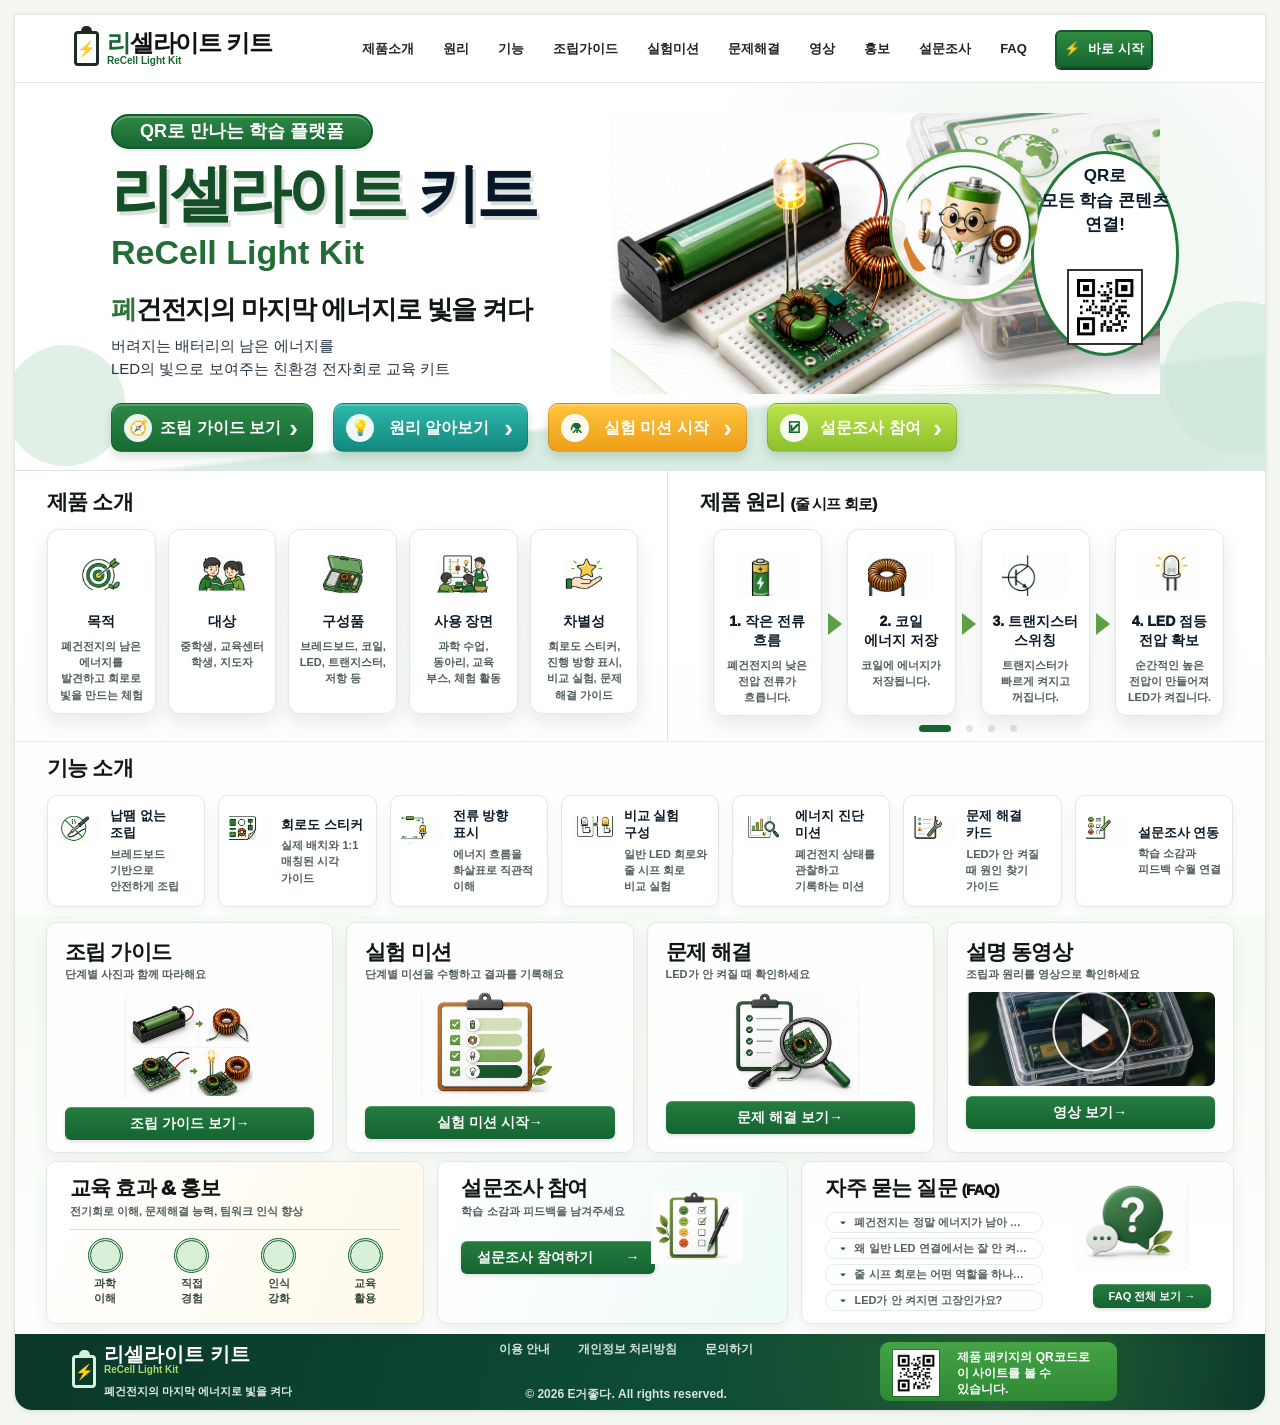
==== index.html @ c2a6d6c2 "Initial ReCell Light Kit website" ====
<!doctype html>
<html lang="ko">
  <head>
    <meta charset="utf-8">
    <meta name="viewport" content="width=device-width, initial-scale=1">
    <meta name="description" content="ReCell Light Kit QR 학습 플랫폼">
    <title>리셀라이트 키트 | ReCell Light Kit</title>
    <link rel="stylesheet" href="styles.css?v=product-icon-fix-1">
  </head>
  <body>
    <div class="page-shell">
      <header class="site-header">
        <a class="brand" href="index.html#top" aria-label="리셀라이트 키트 첫 화면">
          <span class="brand-battery" aria-hidden="true">
            <span class="bolt">⚡</span>
          </span>
          <span class="brand-copy">
            <strong>리셀라이트 키트</strong>
            <small>ReCell Light Kit</small>
          </span>
        </a>
        <nav class="nav-links" aria-label="주요 메뉴">
          <a href="product.html">제품소개</a>
          <a href="principle.html">원리</a>
          <a href="product.html#features-detail">기능</a>
          <a href="guide.html">조립가이드</a>
          <a href="missions.html">실험미션</a>
          <a href="trouble.html">문제해결</a>
          <a href="video.html">영상</a>
          <a href="product.html#promo-detail">홍보</a>
          <a href="survey.html">설문조사</a>
          <a href="faq.html">FAQ</a>
        </nav>
        <a class="start-button" href="guide.html"><span>⚡</span> 바로 시작</a>
      </header>

      <main id="top">
        <section class="hero">
          <div class="hero-copy">
            <p class="hero-badge">QR로 만나는 학습 플랫폼</p>
            <h1>리셀라이트 <span>키트</span></h1>
            <p class="english-title">ReCell Light Kit</p>
            <h2>폐건전지의 마지막 에너지로 빛을 켜다</h2>
            <p class="hero-desc">버려지는 배터리의 남은 에너지를<br>LED의 빛으로 보여주는 친환경 전자회로 교육 키트</p>
            <div class="hero-actions" aria-label="빠른 이동">
              <a class="cta green" href="guide.html"><span class="round-icon">🧭</span> 조립 가이드 보기 <b>›</b></a>
              <a class="cta teal" href="principle.html"><span class="round-icon">💡</span> 원리 알아보기 <b>›</b></a>
              <a class="cta yellow" href="missions.html"><span class="round-icon">⚗</span> 실험 미션 시작 <b>›</b></a>
              <a class="cta lime" href="survey.html"><span class="round-icon">☑</span> 설문조사 참여 <b>›</b></a>
            </div>
          </div>

          <div class="hero-visual" aria-label="배터리, LED, 코일, 투명 키트 박스, QR 안내 이미지">
            <div class="breadboard">
              <div class="battery-holder"><span></span></div>
              <div class="led-glow"></div>
              <div class="circuit-board"></div>
              <div class="small-coil"></div>
              <div class="big-coil"></div>
            </div>
            <div class="kit-box">
              <div class="box-label">
                <span class="dial"></span>
                <span class="mini-lines"></span>
              </div>
            </div>
            <div class="character-badge">
              <div class="battery-doctor">
                <span class="face">◎</span>
              </div>
            </div>
            <aside class="qr-card">
              <strong>QR로<br>모든 학습 콘텐츠<br>연결!</strong>
              <span class="fake-qr" aria-hidden="true"></span>
            </aside>
            <div class="leaf leaf-left"></div>
            <div class="leaf leaf-right"></div>
          </div>
        </section>

        <section class="split-section">
          <div class="panel product-panel" id="product">
            <h2>제품 소개</h2>
            <div class="intro-cards">
              <article class="mini-card"><span class="line-icon target"></span><h3>목적</h3><p>폐건전지의 남은 에너지를 발견하고 회로로 빛을 만드는 체험</p></article>
              <article class="mini-card"><span class="line-icon people"></span><h3>대상</h3><p>중학생, 교육센터 학생, 지도자</p></article>
              <article class="mini-card"><span class="line-icon box"></span><h3>구성품</h3><p>브레드보드, 코일, LED, 트랜지스터, 저항 등</p></article>
              <article class="mini-card"><span class="line-icon school"></span><h3>사용 장면</h3><p>과학 수업, 동아리, 교육 부스, 체험 활동</p></article>
              <article class="mini-card"><span class="line-icon star"></span><h3>차별성</h3><p>회로도 스티커, 진행 방향 표시, 비교 실험, 문제 해결 가이드</p></article>
            </div>
          </div>

          <div class="panel principle-panel" id="principle">
            <h2>제품 원리 <small>(줄 시프 회로)</small></h2>
            <div class="principle-flow">
              <article class="step-card"><span class="step-icon battery"></span><h3>1. 작은 전류 흐름</h3><p>폐건전지의 낮은 전압 전류가 흐릅니다.</p></article>
              <article class="step-card"><span class="step-icon coil"></span><h3>2. 코일 에너지 저장</h3><p>코일에 에너지가 저장됩니다.</p></article>
              <article class="step-card"><span class="step-icon switch"></span><h3>3. 트랜지스터 스위칭</h3><p>트랜지스터가 빠르게 켜지고 꺼집니다.</p></article>
              <article class="step-card"><span class="step-icon led"></span><h3>4. LED 점등 전압 확보</h3><p>순간적인 높은 전압이 만들어져 LED가 켜집니다.</p></article>
            </div>
            <div class="slider-dots" aria-hidden="true"><span></span><i></i><i></i><i></i></div>
          </div>
        </section>

        <section class="features-panel" id="features">
          <h2>기능 소개</h2>
          <div class="feature-row">
            <article><span class="feature-icon">🔋</span><h3>납땜 없는 조립</h3><p>브레드보드 기반으로 안전하게 조립</p></article>
            <article><span class="feature-icon">📝</span><h3>회로도 스티커</h3><p>실제 배치와 1:1 매칭된 시각 가이드</p></article>
            <article><span class="feature-icon">♻</span><h3>전류 방향 표시</h3><p>에너지 흐름을 화살표로 직관적 이해</p></article>
            <article><span class="feature-icon">💡</span><h3>비교 실험 구성</h3><p>일반 LED 회로와 줄 시프 회로 비교 실험</p></article>
            <article><span class="feature-icon">📊</span><h3>에너지 진단 미션</h3><p>폐건전지 상태를 관찰하고 기록하는 미션</p></article>
            <article><span class="feature-icon">📋</span><h3>문제 해결 카드</h3><p>LED가 안 켜질 때 원인 찾기 가이드</p></article>
            <article><span class="feature-icon">☑</span><h3>설문조사 연동</h3><p>학습 소감과 피드백 수월 연결</p></article>
          </div>
        </section>

        <section class="major-grid">
          <article class="major-card" id="guide">
            <h2>조립 가이드</h2>
            <p>단계별 사진과 함께 따라해요</p>
            <div class="assembly-strip">
              <span class="part battery-part"></span><b>1. 준비물 확인</b>
              <span class="part coil-part"></span><b>2. 코일 감기</b>
              <span class="part board-part"></span><b>3. 회로 연결</b>
              <span class="part holder-part"></span><b>4. LED 점등 확인</b>
            </div>
            <a class="wide-button" href="guide.html">조립 가이드 보기 <span>→</span></a>
          </article>

          <article class="major-card mission-card" id="missions">
            <h2>실험 미션</h2>
            <p>단계별 미션을 수행하고 결과를 기록해요</p>
            <div class="mission-body">
              <span class="clipboard"></span>
              <ul>
                <li><b>미션 1</b><span>일반 LED 회로 실험</span></li>
                <li><b>미션 2</b><span>줄 시프 회로 실험</span></li>
                <li><b>미션 3</b><span>새/폐건전지 비교</span></li>
                <li><b>미션 4</b><span>코일 변화 실험</span></li>
              </ul>
            </div>
            <a class="wide-button" href="missions.html">실험 미션 시작 <span>→</span></a>
          </article>

          <article class="major-card trouble-card" id="trouble">
            <h2>문제 해결</h2>
            <p>LED가 안 켜질 때 확인하세요</p>
            <div class="trouble-body">
              <ul>
                <li>LED 극성 확인</li>
                <li>트랜지스터 방향 확인</li>
                <li>코일 방향/연결 확인</li>
                <li>배터리 전압 확인</li>
                <li>브레드보드 접촉 확인</li>
                <li>저항 위치 확인</li>
              </ul>
              <span class="magnifier"></span>
            </div>
            <a class="wide-button" href="trouble.html">문제 해결 보기 <span>→</span></a>
          </article>

          <article class="major-card video-card" id="video">
            <h2>설명 동영상</h2>
            <p>조립과 원리를 영상으로 확인하세요</p>
            <div class="video-thumb">
              <div class="kit-preview"></div>
              <span class="play">▶</span>
            </div>
            <a class="wide-button" href="video.html">영상 보기 <span>→</span></a>
          </article>
        </section>

        <section class="bottom-grid">
          <article class="bottom-card promo-card" id="promo">
            <h2>교육 효과 &amp; 홍보</h2>
            <p>전기회로 이해, 문제해결 능력, 팀워크 인식 향상</p>
            <div class="effect-row">
              <span>과학<br>이해</span>
              <span>직접<br>경험</span>
              <span>인식<br>강화</span>
              <span>교육<br>활용</span>
            </div>
          </article>
          <article class="bottom-card survey-card" id="survey">
            <h2>설문조사 참여</h2>
            <p>학습 소감과 피드백을 남겨주세요</p>
            <a class="survey-button" href="survey.html">설문조사 참여하기 <span>→</span></a>
            <span class="survey-clip"></span>
          </article>
          <article class="bottom-card faq-card" id="faq">
            <h2>자주 묻는 질문 <small>(FAQ)</small></h2>
            <ul>
              <li>폐건전지는 정말 에너지가 남아 있나요?</li>
              <li>왜 일반 LED 연결에서는 잘 안 켜지나요?</li>
              <li>줄 시프 회로는 어떤 역할을 하나요?</li>
              <li>LED가 안 켜지면 고장인가요?</li>
            </ul>
            <span class="question-bubble">?</span>
            <a class="faq-more" href="faq.html">FAQ 전체 보기 →</a>
          </article>
        </section>
      </main>

      <footer class="site-footer">
        <div class="footer-brand">
          <span class="brand-battery small" aria-hidden="true"><span class="bolt">⚡</span></span>
          <div><strong>리셀라이트 키트</strong><small>ReCell Light Kit</small><p>폐건전지의 마지막 에너지로 빛을 켜다</p></div>
        </div>
        <div class="footer-links"><a href="guide.html">이용 안내</a><a href="survey.html">개인정보 처리방침</a><a href="faq.html">문의하기</a><span>© 2026 E거좋다. All rights reserved.</span></div>
        <div class="footer-qr"><span class="fake-qr dark"></span><strong>제품 패키지의 QR코드로<br>이 사이트를 볼 수 있습니다.</strong></div>
      </footer>
    </div>
  </body>
</html>
---- styles.css ----
:root {
  --deep: #0b3424;
  --green: #176632;
  --green-2: #237a3e;
  --lime: #a6cf35;
  --teal: #15968c;
  --yellow: #f6ad1c;
  --ink: #0d1b28;
  --muted: #53615b;
  --line: #dfe9df;
  --soft: #f5fbf5;
  --white: #fff;
  --shadow: 0 9px 20px rgba(21, 58, 35, 0.1);
  --radius: 12px;
}

* {
  box-sizing: border-box;
}

html {
  scroll-behavior: smooth;
}

body {
  margin: 0;
  color: var(--ink);
  background: #f4f6f1;
  font-family: -apple-system, BlinkMacSystemFont, "Apple SD Gothic Neo", "Noto Sans KR", "Segoe UI", sans-serif;
  line-height: 1.35;
  word-break: keep-all;
}

a {
  color: inherit;
  text-decoration: none;
}

.page-shell {
  width: min(calc(100% - 28px), 1492px);
  min-height: 100vh;
  margin: 14px auto;
  overflow: hidden;
  border: 1px solid #dfe6df;
  border-radius: 0 0 18px 18px;
  background:
    radial-gradient(circle at 4% 28%, rgba(184, 221, 199, 0.42) 0 60px, transparent 61px),
    radial-gradient(circle at 98% 26%, rgba(184, 221, 199, 0.5) 0 76px, transparent 77px),
    linear-gradient(180deg, #fff 0%, #fff 31%, #f7fbf5 68%, #fff 100%);
  box-shadow: 0 1px 5px rgba(0, 0, 0, 0.08);
}

.site-header {
  display: grid;
  grid-template-columns: 260px 1fr 132px;
  align-items: center;
  height: 68px;
  padding: 0 78px 0 59px;
  border-bottom: 1px solid #e4e9e2;
  background: rgba(255, 255, 255, 0.94);
}

.brand,
.footer-brand {
  display: flex;
  align-items: center;
  gap: 8px;
}

.brand-battery {
  position: relative;
  display: grid;
  place-items: center;
  width: 25px;
  height: 35px;
  border: 3px solid #1d2b24;
  border-radius: 4px;
  background: #fff;
}

.brand-battery::before {
  content: "";
  position: absolute;
  top: -8px;
  width: 11px;
  height: 7px;
  border-radius: 5px 5px 0 0;
  background: #1d2b24;
}

.bolt {
  color: #78b640;
  font-size: 15px;
  line-height: 1;
}

.brand-copy strong {
  display: block;
  color: #111;
  font-size: 24px;
  font-weight: 900;
  letter-spacing: -1.2px;
  line-height: 1;
}

.brand-copy strong::first-letter {
  color: var(--green);
}

.brand-copy small,
.footer-brand small {
  display: block;
  color: var(--green);
  font-size: 10px;
  font-weight: 800;
  line-height: 1.2;
}

.nav-links {
  display: flex;
  align-items: center;
  justify-content: center;
  gap: 29px;
  color: #222;
  font-size: 13px;
  font-weight: 800;
  white-space: nowrap;
}

.start-button {
  display: inline-flex;
  align-items: center;
  justify-content: center;
  gap: 8px;
  width: 98px;
  height: 38px;
  border: 2px solid #11572a;
  border-radius: 6px;
  color: #fff;
  background: linear-gradient(180deg, #2f8b3f, #166632);
  box-shadow: 0 2px 0 #0f4324;
  font-size: 13px;
  font-weight: 900;
}

.hero {
  position: relative;
  display: grid;
  grid-template-columns: 500px 1fr;
  min-height: 385px;
  padding: 30px 78px 18px 96px;
  border-bottom: 1px solid #dce7dc;
  background:
    linear-gradient(174deg, transparent 0 77%, rgba(206, 231, 219, 0.78) 78% 100%),
    radial-gradient(circle at 82% 50%, rgba(223, 237, 223, 0.65), transparent 380px);
}

.hero-copy {
  position: relative;
  z-index: 2;
  padding-top: 1px;
}

.hero-badge {
  display: inline-flex;
  align-items: center;
  height: 35px;
  margin: 0 0 13px;
  padding: 0 27px;
  border: 2px solid #0f5b2c;
  border-radius: 20px;
  color: #fff;
  background: linear-gradient(180deg, #2e8744, #176732);
  box-shadow: inset 0 2px rgba(255, 255, 255, 0.25), 0 2px 4px rgba(0, 0, 0, 0.1);
  font-size: 18px;
  font-weight: 900;
}

.hero h1 {
  margin: 0;
  color: #144f28;
  font-size: 63px;
  font-weight: 1000;
  letter-spacing: -4.4px;
  line-height: 1;
  text-shadow: 3px 4px 0 rgba(22, 67, 38, 0.16);
}

.hero h1 span {
  color: #081727;
}

.english-title {
  margin: 5px 0 16px;
  color: #216d35;
  font-size: 34px;
  font-weight: 900;
  letter-spacing: 0;
}

.hero h2 {
  margin: 0 0 7px;
  font-size: 26px;
  font-weight: 950;
  letter-spacing: -1.2px;
}

.hero h2::first-letter {
  color: #2d7339;
}

.hero-desc {
  margin: 0 0 23px;
  color: #263543;
  font-size: 15px;
  line-height: 1.55;
}

.hero-actions {
  display: grid;
  grid-template-columns: 202px 195px 199px 190px;
  gap: 20px;
}

.cta {
  display: flex;
  align-items: center;
  justify-content: space-between;
  height: 49px;
  padding: 0 14px 0 12px;
  border: 1px solid rgba(0, 0, 0, 0.14);
  border-radius: 10px;
  color: #fff;
  box-shadow: inset 0 2px rgba(255, 255, 255, 0.2), 0 5px 10px rgba(30, 85, 44, 0.18);
  font-size: 16px;
  font-weight: 900;
}

.cta.green { background: linear-gradient(180deg, #2b8946, #176a35); }
.cta.teal { background: linear-gradient(180deg, #2eb9aa, #12887f); }
.cta.yellow { background: linear-gradient(180deg, #ffc440, #ee9e18); }
.cta.lime { background: linear-gradient(180deg, #bce34b, #8cc02c); }

.round-icon {
  display: grid;
  place-items: center;
  width: 28px;
  height: 28px;
  border-radius: 50%;
  background: rgba(255, 255, 255, 0.92);
  color: var(--green);
  font-size: 15px;
}

.cta b {
  font-size: 26px;
  line-height: 1;
}

.hero-visual {
  position: relative;
  min-height: 338px;
  background: url("assets/generated/hero-product-main.png") left -56px top -18px / 105% auto no-repeat;
}

.hero-visual > * {
  display: none;
}

.hero-visual::before {
  content: "";
  position: absolute;
  z-index: 1;
  pointer-events: none;
  background-position: center;
  background-repeat: no-repeat;
  background-size: contain;
}

.hero-visual::before {
  right: 148px;
  top: 38px;
  width: 136px;
  height: 136px;
  z-index: 3;
  background-image: url("assets/generated/hero-mascot-clean.png");
}

.breadboard {
  position: absolute;
  left: 58px;
  top: 55px;
  width: 360px;
  height: 184px;
  transform: rotate(-2deg);
  border-radius: 8px;
  background:
    radial-gradient(circle, #cdd5c8 0 1px, transparent 2px) 9px 16px / 17px 15px,
    #f5f4ee;
  box-shadow: 0 18px 24px rgba(0, 0, 0, 0.18);
}

.battery-holder {
  position: absolute;
  left: 20px;
  top: -18px;
  width: 265px;
  height: 54px;
  transform: rotate(-8deg);
  border-radius: 11px;
  background: linear-gradient(#1a1c1c, #0e1010);
  box-shadow: inset 0 -5px rgba(255, 255, 255, 0.08), 0 8px 10px rgba(0, 0, 0, 0.18);
}

.battery-holder span {
  position: absolute;
  left: 65px;
  top: 7px;
  width: 118px;
  height: 39px;
  border-radius: 22px;
  background: linear-gradient(90deg, #284d30, #81bb69 26%, #3f9c54 72%, #20382a);
  box-shadow: inset 0 3px rgba(255, 255, 255, 0.25);
}

.battery-holder::before,
.battery-holder::after {
  content: "";
  position: absolute;
  top: 14px;
  width: 22px;
  height: 26px;
  border-radius: 4px;
  background: #cf9b32;
}

.battery-holder::before { left: 18px; }
.battery-holder::after { right: 17px; }

.led-glow {
  position: absolute;
  left: 158px;
  top: 10px;
  width: 42px;
  height: 78px;
  border-radius: 22px 22px 8px 8px;
  background:
    radial-gradient(circle at 50% 20%, #fff 0 9px, #fff19c 10px 17px, #f59d22 18px 21px, transparent 22px),
    linear-gradient(90deg, transparent 18px, #333 19px 22px, transparent 23px);
  filter: drop-shadow(0 0 13px rgba(255, 184, 44, 0.9));
}

.circuit-board {
  position: absolute;
  left: 142px;
  top: 82px;
  width: 126px;
  height: 82px;
  transform: rotate(-6deg);
  border-radius: 5px;
  background:
    linear-gradient(90deg, transparent 0 17px, rgba(255,255,255,.4) 18px 20px, transparent 21px 100%),
    linear-gradient(#1c8c52, #0e6b3b);
  box-shadow: inset 0 0 0 3px #07522e, 0 8px 8px rgba(0,0,0,.18);
}

.small-coil {
  position: absolute;
  left: 130px;
  top: 98px;
  width: 66px;
  height: 66px;
  border: 12px solid #8a5a24;
  border-radius: 50%;
  background: radial-gradient(circle, #215b36 0 18px, transparent 19px);
  box-shadow: inset 0 0 0 3px #c88931;
}

.big-coil {
  position: absolute;
  right: 22px;
  top: 61px;
  width: 127px;
  height: 127px;
  border-radius: 50%;
  background:
    repeating-conic-gradient(#87400c 0 7deg, #e48724 8deg 13deg, #552607 14deg 18deg);
  box-shadow: 0 9px 12px rgba(0, 0, 0, 0.22);
}

.big-coil::after {
  content: "";
  position: absolute;
  inset: 31px;
  border-radius: 50%;
  background: #f7f5ec;
  box-shadow: inset 0 0 0 9px #b96b1d;
}

.kit-box {
  position: absolute;
  right: 93px;
  top: 1px;
  width: 362px;
  height: 244px;
  transform: rotate(-4deg);
  border: 9px solid rgba(177, 185, 175, 0.5);
  border-radius: 21px;
  background: rgba(226, 225, 212, 0.48);
  box-shadow: inset 0 0 0 4px rgba(255,255,255,.55), 0 18px 18px rgba(0,0,0,.18);
}

.kit-box::before {
  content: "";
  position: absolute;
  inset: 25px;
  border-radius: 8px;
  background:
    linear-gradient(#333a34 0 56px, #f5f0d9 57px 100%);
  opacity: .82;
}

.box-label {
  position: absolute;
  left: 66px;
  top: 38px;
  width: 218px;
  height: 138px;
  border-radius: 6px;
  background:
    linear-gradient(#343c37 0 48px, #f5efd9 49px 100%);
  box-shadow: inset 0 0 0 2px #fff4c7;
}

.dial {
  position: absolute;
  left: 62px;
  top: 8px;
  width: 42px;
  height: 42px;
  border: 2px solid #d4bd76;
  border-radius: 50%;
}

.mini-lines {
  position: absolute;
  left: 30px;
  top: 64px;
  width: 150px;
  height: 47px;
  background: repeating-linear-gradient(#313131 0 2px, transparent 3px 11px);
  opacity: .45;
}

.character-badge {
  position: absolute;
  right: 145px;
  top: 36px;
  display: grid;
  place-items: center;
  width: 153px;
  height: 153px;
  border: 3px solid #6aaf53;
  border-radius: 50%;
  background: rgba(255, 255, 255, 0.9);
  box-shadow: 0 5px 10px rgba(0,0,0,.13);
}

.battery-doctor {
  position: relative;
  width: 70px;
  height: 96px;
  border-radius: 13px;
  background: linear-gradient(#f8f6dd, #fff);
  border: 4px solid #5d8f3a;
}

.battery-doctor::before,
.battery-doctor::after {
  content: "";
  position: absolute;
  border-radius: 50%;
  background: #d6802d;
}

.battery-doctor::before {
  right: -42px;
  top: 26px;
  width: 35px;
  height: 35px;
  box-shadow: inset 0 0 0 8px #733d1f;
}

.battery-doctor::after {
  left: -28px;
  top: 52px;
  width: 18px;
  height: 38px;
  border-radius: 9px;
  transform: rotate(-20deg);
}

.face {
  position: absolute;
  top: 25px;
  left: 15px;
  color: #121212;
  font-size: 34px;
}

.qr-card {
  position: absolute;
  right: 0;
  top: 24px;
  display: grid;
  place-items: center;
  gap: 13px;
  width: 152px;
  height: 204px;
  border: 3px solid #1f7a3b;
  border-radius: 50%;
  background: #fff;
  text-align: center;
  font-size: 17px;
  line-height: 1.45;
}

.hero-visual .qr-card {
  display: grid;
  right: 8px;
  top: 38px;
  width: 148px;
  height: 205px;
  z-index: 2;
}

.fake-qr {
  display: block;
  width: 72px;
  height: 72px;
  border: 5px solid #fff;
  background: url("assets/generated/qr-clean.png") center / cover no-repeat;
  box-shadow: 0 0 0 2px #333;
}

.leaf {
  position: absolute;
  width: 120px;
  height: 170px;
  opacity: .58;
}

.leaf-right {
  right: -58px;
  bottom: -4px;
  background:
    radial-gradient(ellipse at 30% 60%, #416f25 0 18px, transparent 19px),
    radial-gradient(ellipse at 70% 48%, #5e8b3b 0 23px, transparent 24px),
    radial-gradient(ellipse at 45% 28%, #91b66a 0 18px, transparent 19px);
}

.leaf-left {
  left: -100px;
  bottom: -9px;
  background:
    radial-gradient(ellipse at 70% 55%, #7ea669 0 23px, transparent 24px),
    radial-gradient(ellipse at 40% 28%, #b3d3bf 0 25px, transparent 26px);
}

.split-section {
  display: grid;
  grid-template-columns: 52.2% 47.8%;
  min-height: 240px;
  border-bottom: 1px solid #ecf0eb;
}

.panel,
.features-panel,
.major-card,
.bottom-card {
  background: rgba(255, 255, 255, 0.82);
}

.panel {
  padding: 17px 28px 9px 32px;
}

.product-panel {
  border-right: 1px solid #dce4dc;
}

h2 {
  margin: 0;
  color: #101615;
  font-size: 21px;
  font-weight: 950;
  letter-spacing: -0.8px;
}

h2 small {
  font-size: 15px;
}

.intro-cards {
  display: grid;
  grid-template-columns: repeat(5, 1fr);
  gap: 12px;
  margin-top: 12px;
}

.mini-card,
.step-card {
  min-height: 156px;
  padding: 15px 9px 10px;
  border: 1px solid var(--line);
  border-radius: var(--radius);
  background: rgba(255,255,255,.86);
  box-shadow: var(--shadow);
  text-align: center;
}

.mini-card h3,
.step-card h3,
.feature-row h3 {
  margin: 8px 0 7px;
  font-size: 14px;
  font-weight: 950;
}

.mini-card p,
.step-card p,
.feature-row p,
.major-card p,
.bottom-card p {
  margin: 0;
  color: #4e5d5c;
  font-size: 11px;
  font-weight: 650;
  line-height: 1.48;
}

.line-icon,
.step-icon {
  display: block;
  margin: 0 auto;
  width: 66px;
  height: 59px;
  color: transparent;
  background-position: center;
  background-repeat: no-repeat;
  background-size: contain;
}

.line-icon::before,
.line-icon::after,
.step-icon::before,
.step-icon::after {
  display: none;
}

.target { background-image: url("assets/generated/icons/product-purpose-safe.png?v=2"); }
.people { background-image: url("assets/generated/icons/product-audience-safe.png?v=2"); }
.box { background-image: url("assets/generated/icons/product-components-safe.png?v=2"); }
.school { background-image: url("assets/generated/icons/product-scene-safe.png?v=2"); }
.star { background-image: url("assets/generated/icons/product-difference-safe.png?v=2"); }

.principle-flow {
  display: grid;
  grid-template-columns: repeat(4, 1fr);
  gap: 25px;
  margin-top: 12px;
  padding: 0 13px;
}

.step-card {
  position: relative;
  min-height: 166px;
}

.step-card:not(:last-child)::after {
  content: "";
  position: absolute;
  right: -21px;
  top: 50%;
  margin-top: -10px;
  border-left: 14px solid #5da046;
  border-top: 11px solid transparent;
  border-bottom: 11px solid transparent;
}

.step-icon.battery { background-image: url("assets/generated/icons/principle-battery.png"); }
.step-icon.coil { background-image: url("assets/generated/icons/principle-coil.png"); }
.step-icon.switch { background-image: url("assets/generated/icons/principle-transistor.png"); }
.step-icon.led { background-image: url("assets/generated/icons/principle-led.png"); }

.slider-dots {
  display: flex;
  justify-content: center;
  align-items: center;
  gap: 15px;
  margin-top: 9px;
}

.slider-dots span {
  width: 32px;
  height: 7px;
  border-radius: 5px;
  background: var(--green);
}

.slider-dots i {
  width: 7px;
  height: 7px;
  border-radius: 50%;
  background: #e1e4df;
}

.features-panel {
  padding: 12px 32px 9px;
}

.feature-row {
  display: grid;
  grid-template-columns: repeat(7, 1fr);
  gap: 13px;
  margin-top: 12px;
}

.feature-row article {
  display: grid;
  grid-template-columns: 52px 1fr;
  grid-template-rows: auto auto;
  min-height: 74px;
  padding: 11px 10px;
  border: 1px solid var(--line);
  border-radius: 10px;
  background: #fff;
  box-shadow: 0 5px 13px rgba(26, 60, 37, .06);
}

.feature-icon {
  grid-row: span 2;
  display: grid;
  place-items: center;
  width: 42px;
  height: 46px;
  overflow: hidden;
  color: transparent;
  font-size: 0;
  background-position: center;
  background-repeat: no-repeat;
  background-size: contain;
}

.feature-row article:nth-child(1) .feature-icon { background-image: url("assets/generated/icons/feature-assembly.png"); }
.feature-row article:nth-child(2) .feature-icon { background-image: url("assets/generated/icons/feature-sticker.png"); }
.feature-row article:nth-child(3) .feature-icon { background-image: url("assets/generated/icons/feature-current.png"); }
.feature-row article:nth-child(4) .feature-icon { background-image: url("assets/generated/icons/feature-compare.png"); }
.feature-row article:nth-child(5) .feature-icon { background-image: url("assets/generated/icons/feature-energy.png"); }
.feature-row article:nth-child(6) .feature-icon { background-image: url("assets/generated/icons/feature-trouble.png"); }
.feature-row article:nth-child(7) .feature-icon { background-image: url("assets/generated/icons/feature-survey.png"); }

.feature-row h3 {
  align-self: end;
  margin: 0 0 4px;
  font-size: 13px;
}

.major-grid {
  display: grid;
  grid-template-columns: repeat(4, 1fr);
  gap: 13px;
  padding: 6px 31px 8px;
}

.major-card {
  min-height: 222px;
  padding: 15px 18px 12px;
  border: 1px solid var(--line);
  border-radius: 10px;
  box-shadow: 0 7px 16px rgba(26, 60, 37, .07);
}

.assembly-strip {
  display: block;
  height: 103px;
  margin: 13px 0 9px;
  background: url("assets/generated/assembly-steps.png") center / contain no-repeat;
}

.assembly-strip > * {
  display: none;
}

.part {
  display: block;
  height: 62px;
  border: 1px solid #e4e8e0;
  border-radius: 8px;
  background: #fbfcfa;
  box-shadow: inset 0 0 0 1px #fff;
}

.assembly-strip b {
  display: block;
  margin-top: -1px;
  font-size: 10px;
  text-align: center;
  white-space: nowrap;
}

.battery-part { background: linear-gradient(150deg, transparent 40%, #222 41% 65%, transparent 66%), linear-gradient(45deg, #293 0 45%, #111 46%); transform: rotate(-18deg); }
.coil-part { background: radial-gradient(circle, transparent 0 18px, #9d5411 19px 26px, transparent 27px); }
.board-part { background: linear-gradient(160deg, #0e6e3c 0 58%, transparent 59%), radial-gradient(circle at 60% 45%, #9d5411 0 26px, transparent 27px), #fff; transform: rotate(-14deg); }
.holder-part { background: linear-gradient(165deg, #161818 0 35%, #67a35d 36% 62%, #161818 63%); transform: rotate(-12deg); }

.wide-button,
.survey-button,
.faq-more {
  display: flex;
  align-items: center;
  justify-content: center;
  height: 33px;
  border-radius: 6px;
  color: #fff;
  background: linear-gradient(180deg, #267c3f, #146432);
  box-shadow: inset 0 1px rgba(255,255,255,.22), 0 2px 4px rgba(0,0,0,.13);
  font-size: 14px;
  font-weight: 900;
}

.mission-body {
  display: block;
  height: 109px;
  margin: 7px 0 8px;
  background: url("assets/generated/mission-card.png") center / contain no-repeat;
}

.mission-body > * {
  display: none;
}

.clipboard,
.survey-clip {
  display: block;
  width: 74px;
  height: 102px;
  border: 4px solid #a75d19;
  border-radius: 7px;
  background: linear-gradient(#fff, #faf6e5);
  box-shadow: inset 0 0 0 2px #f5c786;
  position: relative;
}

.clipboard::before,
.survey-clip::before {
  content: "";
  position: absolute;
  top: -10px;
  left: 25px;
  width: 31px;
  height: 16px;
  border-radius: 8px 8px 0 0;
  background: #60626a;
}

.clipboard::after,
.survey-clip::after {
  content: "✓\A✓\A✓";
  white-space: pre;
  position: absolute;
  left: 18px;
  top: 25px;
  color: #93be34;
  font-size: 25px;
  line-height: 27px;
  font-weight: 900;
}

.mission-body ul {
  display: grid;
  gap: 8px;
  margin: 0;
  padding: 0;
  list-style: none;
}

.mission-body li {
  display: grid;
  grid-template-columns: 64px 1fr;
  align-items: center;
  height: 25px;
  border-radius: 15px;
  background: #f5f7f2;
  color: #5d6661;
  font-size: 11px;
  font-weight: 800;
}

.mission-body b {
  display: grid;
  place-items: center;
  height: 25px;
  border-radius: 15px;
  background: #dcebd3;
  color: #1d5530;
}

.trouble-body {
  display: block;
  height: 108px;
  margin: 5px 0 6px;
  background: url("assets/generated/trouble-card.png") center / contain no-repeat;
}

.trouble-body > * {
  display: none;
}

.trouble-body ul {
  margin: 0;
  padding: 0;
  list-style: none;
}

.trouble-body li {
  position: relative;
  margin: 0 0 5px;
  padding-left: 19px;
  color: #273b34;
  font-size: 12px;
  font-weight: 800;
}

.trouble-body li::before {
  content: "✓";
  position: absolute;
  left: 0;
  color: #1f773a;
  font-weight: 950;
}

.magnifier {
  display: block;
  width: 91px;
  height: 91px;
  border: 8px solid #59412d;
  border-radius: 50%;
  background: radial-gradient(circle at 48% 45%, #eaf5ee 0 42%, transparent 43%), linear-gradient(135deg, transparent 60%, #a95d21 61%);
  box-shadow: inset 0 0 0 3px #d8d8d8;
}

.video-thumb {
  position: relative;
  height: 94px;
  margin: 10px 0 10px;
  overflow: hidden;
  border-radius: 7px;
  background: url("assets/generated/video-thumb.png") center / cover no-repeat;
}

.kit-preview {
  display: none;
}

.play {
  display: none;
}

.bottom-grid {
  display: grid;
  grid-template-columns: 1.05fr .96fr 1.2fr;
  gap: 13px;
  padding: 0 31px 10px;
}

.bottom-card {
  position: relative;
  min-height: 105px;
  padding: 12px 23px;
  border: 1px solid var(--line);
  border-radius: 10px;
  box-shadow: 0 7px 16px rgba(26, 60, 37, .07);
}

.promo-card {
  background: linear-gradient(110deg, #fff 0%, #fff9e9 100%);
}

.effect-row {
  display: grid;
  grid-template-columns: repeat(4, 1fr);
  gap: 16px;
  margin-top: 10px;
  padding-top: 8px;
  border-top: 1px solid #eadbb6;
}

.effect-row span {
  position: relative;
  display: grid;
  place-items: center;
  min-height: 39px;
  color: #35443c;
  font-size: 11px;
  font-weight: 900;
  text-align: center;
}

.effect-row span::before {
  content: "";
  display: block;
  width: 29px;
  height: 29px;
  margin-bottom: 3px;
  border: 3px double var(--green);
  border-radius: 50%;
  background: #d8efda;
}

.survey-card {
  padding-right: 132px;
  background: linear-gradient(110deg, #fff 0%, #eefbf8 100%);
}

.survey-button {
  width: 194px;
  margin-top: 22px;
  justify-content: space-around;
}

.survey-clip {
  position: absolute;
  right: 44px;
  top: 16px;
  width: 92px;
  height: 98px;
  border: 0;
  border-radius: 0;
  background: url("assets/generated/survey-clipboard.png") center / contain no-repeat;
  box-shadow: none;
  transform: none;
}

.survey-clip::before,
.survey-clip::after {
  display: none;
}

.faq-card {
  padding-right: 190px;
}

.faq-card ul {
  display: grid;
  gap: 5px;
  margin: 9px 0 0;
  padding: 0;
  list-style: none;
}

.faq-card li {
  min-height: 20px;
  padding: 3px 14px;
  border: 1px solid #e4ece4;
  border-radius: 12px;
  color: #53615b;
  background: #fff;
  font-size: 11px;
  font-weight: 800;
  line-height: 1.2;
  overflow: hidden;
  text-overflow: ellipsis;
  white-space: nowrap;
}

.faq-card li::before {
  content: "▾";
  margin-right: 8px;
  color: var(--green);
}

.question-bubble {
  position: absolute;
  right: 45px;
  top: 13px;
  display: block;
  width: 112px;
  height: 100px;
  overflow: hidden;
  color: transparent;
  background: url("assets/generated/faq-bubble.png") center / contain no-repeat;
  font-size: 0;
}

.faq-more {
  position: absolute;
  right: 22px;
  bottom: 15px;
  width: 118px;
  height: 24px;
  font-size: 11px;
}

.site-footer {
  display: grid;
  grid-template-columns: 300px 1fr 328px;
  align-items: center;
  min-height: 74px;
  padding: 7px 57px 8px;
  color: rgba(255,255,255,.9);
  background:
    radial-gradient(circle at 79% 50%, rgba(45, 104, 54, .78), transparent 310px),
    linear-gradient(105deg, #0a3729, #0d4d36 54%, #073329);
}

.footer-brand .brand-battery {
  width: 24px;
  height: 33px;
  border-color: #d6f1dc;
  background: transparent;
}

.footer-brand .brand-battery::before {
  background: #d6f1dc;
}

.footer-brand strong {
  display: block;
  color: #fff;
  font-size: 20px;
  font-weight: 950;
  line-height: 1;
}

.footer-brand small {
  color: #aad96f;
}

.footer-brand p {
  margin: 8px 0 0;
  font-size: 11px;
  font-weight: 800;
}

.footer-links {
  display: grid;
  grid-template-columns: repeat(3, auto);
  justify-content: center;
  gap: 28px;
  color: rgba(255,255,255,.84);
  font-size: 12px;
  font-weight: 800;
}

.footer-links span {
  grid-column: 1 / -1;
  text-align: center;
}

.footer-qr {
  display: grid;
  grid-template-columns: 52px 1fr;
  align-items: center;
  gap: 12px;
  width: 237px;
  height: 59px;
  padding: 7px 13px;
  border-radius: 9px;
  background: linear-gradient(180deg, #45a345, #2d8934);
  color: #fff;
  font-size: 12px;
  font-weight: 900;
}

.footer-qr .fake-qr {
  display: block;
  width: 46px;
  height: 46px;
  border: 3px solid #fff;
  background: url("assets/generated/qr-clean.png") center / cover no-repeat;
  box-shadow: 0 0 0 1px rgba(0,0,0,.25);
}

.footer-qr strong {
  display: block;
}

.assembly-strip > .part,
.assembly-strip > b,
.mission-body > .clipboard,
.mission-body > ul,
.trouble-body > ul,
.trouble-body > .magnifier,
.video-thumb > .kit-preview,
.video-thumb > .play {
  display: none !important;
}

@media (max-width: 1100px) {
  .page-shell {
    width: 1492px;
  }
}

body.detail-page {
  background: #f4f6f1;
}

body.detail-page .page-shell {
  width: min(calc(100% - 28px), 1180px);
  border-radius: 0 0 18px 18px;
}

body.detail-page .site-header {
  grid-template-columns: 260px 1fr 126px;
  padding: 0 34px;
}

body.detail-page .nav-links {
  gap: 18px;
}

.detail-main {
  padding: 34px;
}

.detail-hero {
  display: grid;
  grid-template-columns: minmax(0, 1fr) 430px;
  gap: 30px;
  align-items: center;
  padding: 34px;
  border: 1px solid #dfe9df;
  border-radius: 14px;
  background:
    radial-gradient(circle at 88% 18%, rgba(166, 207, 53, .22), transparent 180px),
    linear-gradient(135deg, #fff 0%, #f2fbf1 100%);
  box-shadow: var(--shadow);
}

.detail-kicker {
  display: inline-flex;
  align-items: center;
  min-height: 30px;
  margin: 0 0 12px;
  padding: 0 16px;
  border: 1px solid #b9d9bf;
  border-radius: 999px;
  color: var(--green);
  background: #f7fff5;
  font-size: 13px;
  font-weight: 900;
}

.detail-hero h1 {
  margin: 0;
  color: #123c27;
  font-size: 44px;
  font-weight: 1000;
  line-height: 1.08;
}

.detail-hero p {
  margin: 14px 0 0;
  color: #354840;
  font-size: 17px;
  font-weight: 700;
  line-height: 1.65;
}

.detail-media,
.detail-image {
  overflow: hidden;
  border: 1px solid #dfe9df;
  border-radius: 12px;
  background: #fff;
  box-shadow: 0 8px 18px rgba(20, 75, 37, .1);
}

.detail-media img,
.detail-image img {
  display: block;
  width: 100%;
  height: 100%;
  object-fit: cover;
}

.detail-media {
  aspect-ratio: 3 / 2;
}

.detail-section {
  margin-top: 26px;
  padding: 28px;
  border: 1px solid #dfe9df;
  border-radius: 14px;
  background: rgba(255, 255, 255, .92);
  box-shadow: var(--shadow);
}

.detail-section h2 {
  margin: 0 0 16px;
  color: #11251a;
  font-size: 26px;
  font-weight: 1000;
}

.detail-section > p {
  margin: 0 0 18px;
  color: var(--muted);
  font-size: 15px;
  font-weight: 700;
  line-height: 1.7;
}

.detail-grid {
  display: grid;
  grid-template-columns: repeat(3, minmax(0, 1fr));
  gap: 16px;
}

.detail-grid.two {
  grid-template-columns: repeat(2, minmax(0, 1fr));
}

.detail-card {
  min-height: 118px;
  padding: 18px;
  border: 1px solid #dfe9df;
  border-radius: 10px;
  background: linear-gradient(180deg, #fff, #f8fcf7);
}

.detail-card h3 {
  margin: 0 0 9px;
  color: #10251b;
  font-size: 18px;
  font-weight: 950;
}

.detail-card p,
.detail-card li {
  color: #475952;
  font-size: 14px;
  font-weight: 700;
  line-height: 1.65;
}

.detail-card p {
  margin: 0;
}

.detail-card ul,
.check-list,
.step-list {
  display: grid;
  gap: 9px;
  margin: 0;
  padding: 0;
  list-style: none;
}

.check-list li,
.step-list li {
  position: relative;
  padding: 12px 14px 12px 42px;
  border: 1px solid #dfe9df;
  border-radius: 10px;
  background: #fbfffb;
  color: #34463f;
  font-size: 14px;
  font-weight: 800;
  line-height: 1.55;
}

.check-list li::before {
  content: "✓";
  position: absolute;
  left: 14px;
  top: 11px;
  display: grid;
  place-items: center;
  width: 20px;
  height: 20px;
  border-radius: 50%;
  color: #fff;
  background: var(--green);
  font-size: 12px;
}

.step-list {
  counter-reset: detail-step;
}

.step-list li {
  counter-increment: detail-step;
}

.step-list li::before {
  content: counter(detail-step);
  position: absolute;
  left: 13px;
  top: 11px;
  display: grid;
  place-items: center;
  width: 22px;
  height: 22px;
  border-radius: 7px;
  color: #fff;
  background: linear-gradient(180deg, #2f8b3f, #166632);
  font-size: 12px;
  font-weight: 950;
}

.detail-table {
  width: 100%;
  border-collapse: collapse;
  overflow: hidden;
  border: 1px solid #dfe9df;
  border-radius: 10px;
  background: #fff;
  font-size: 14px;
}

.detail-table th,
.detail-table td {
  padding: 13px 14px;
  border-bottom: 1px solid #e8f0e8;
  text-align: left;
  vertical-align: top;
}

.detail-table th {
  width: 28%;
  color: #123c27;
  background: #f0f8ef;
  font-weight: 950;
}

.detail-table td {
  color: #43554e;
  font-weight: 700;
  line-height: 1.6;
}

.detail-form-grid {
  display: grid;
  gap: 10px;
}

.mission-row {
  display: grid;
  grid-template-columns: 130px 1fr 150px;
  gap: 10px;
}

.mission-row input,
.mission-row select {
  min-height: 42px;
  padding: 0 12px;
  border: 1px solid #cfded0;
  border-radius: 8px;
  background: #fff;
  color: #1d2c25;
  font: inherit;
  font-size: 14px;
  font-weight: 700;
}

.notice-box {
  padding: 15px 17px;
  border: 1px solid #dfe9df;
  border-radius: 10px;
  color: #42544d;
  background: #f7fff5;
  font-size: 14px;
  font-weight: 800;
  line-height: 1.65;
}

.next-actions {
  display: flex;
  flex-wrap: wrap;
  gap: 12px;
  margin-top: 24px;
}

.back-link,
.next-link,
.action-button {
  display: inline-flex;
  align-items: center;
  justify-content: center;
  min-height: 44px;
  padding: 0 18px;
  border: 1px solid #11572a;
  border-radius: 8px;
  color: #fff;
  background: linear-gradient(180deg, #2f8b3f, #166632);
  box-shadow: 0 2px 0 #0f4324;
  font-size: 14px;
  font-weight: 950;
}

.back-link {
  color: #123c27;
  background: #fff;
  box-shadow: none;
}

.video-slot {
  display: grid;
  place-items: center;
  min-height: 320px;
  overflow: hidden;
  border: 1px solid #dfe9df;
  border-radius: 12px;
  background: #10251b;
}

.video-slot iframe {
  width: 100%;
  height: 420px;
  border: 0;
}

.video-placeholder {
  padding: 28px;
  color: #fff;
  text-align: center;
}

.video-placeholder strong {
  display: block;
  margin-bottom: 8px;
  font-size: 24px;
}

.survey-panel {
  display: grid;
  grid-template-columns: 1fr 280px;
  gap: 18px;
  align-items: center;
}

.faq-list {
  display: grid;
  gap: 12px;
}

.faq-item {
  padding: 18px;
  border: 1px solid #dfe9df;
  border-radius: 10px;
  background: #fff;
}

.faq-item h3 {
  margin: 0 0 8px;
  color: #123c27;
  font-size: 17px;
  font-weight: 950;
}

.faq-item p {
  margin: 0;
  color: #475952;
  font-size: 14px;
  font-weight: 700;
  line-height: 1.65;
}

@media (max-width: 900px) {
  body.detail-page .page-shell {
    width: min(calc(100% - 18px), 680px);
    margin: 9px auto;
  }

  body.detail-page .site-header {
    grid-template-columns: 1fr;
    height: auto;
    gap: 14px;
    padding: 18px;
  }

  body.detail-page .nav-links {
    justify-content: flex-start;
    overflow-x: auto;
    gap: 14px;
    padding-bottom: 4px;
  }

  body.detail-page .start-button {
    width: 100%;
  }

  .detail-main {
    padding: 18px;
  }

  .detail-hero,
  .detail-grid,
  .detail-grid.two,
  .survey-panel {
    grid-template-columns: 1fr;
  }

  .detail-hero {
    padding: 22px;
  }

  .detail-hero h1 {
    font-size: 34px;
  }

  .mission-row {
    grid-template-columns: 1fr;
  }
}
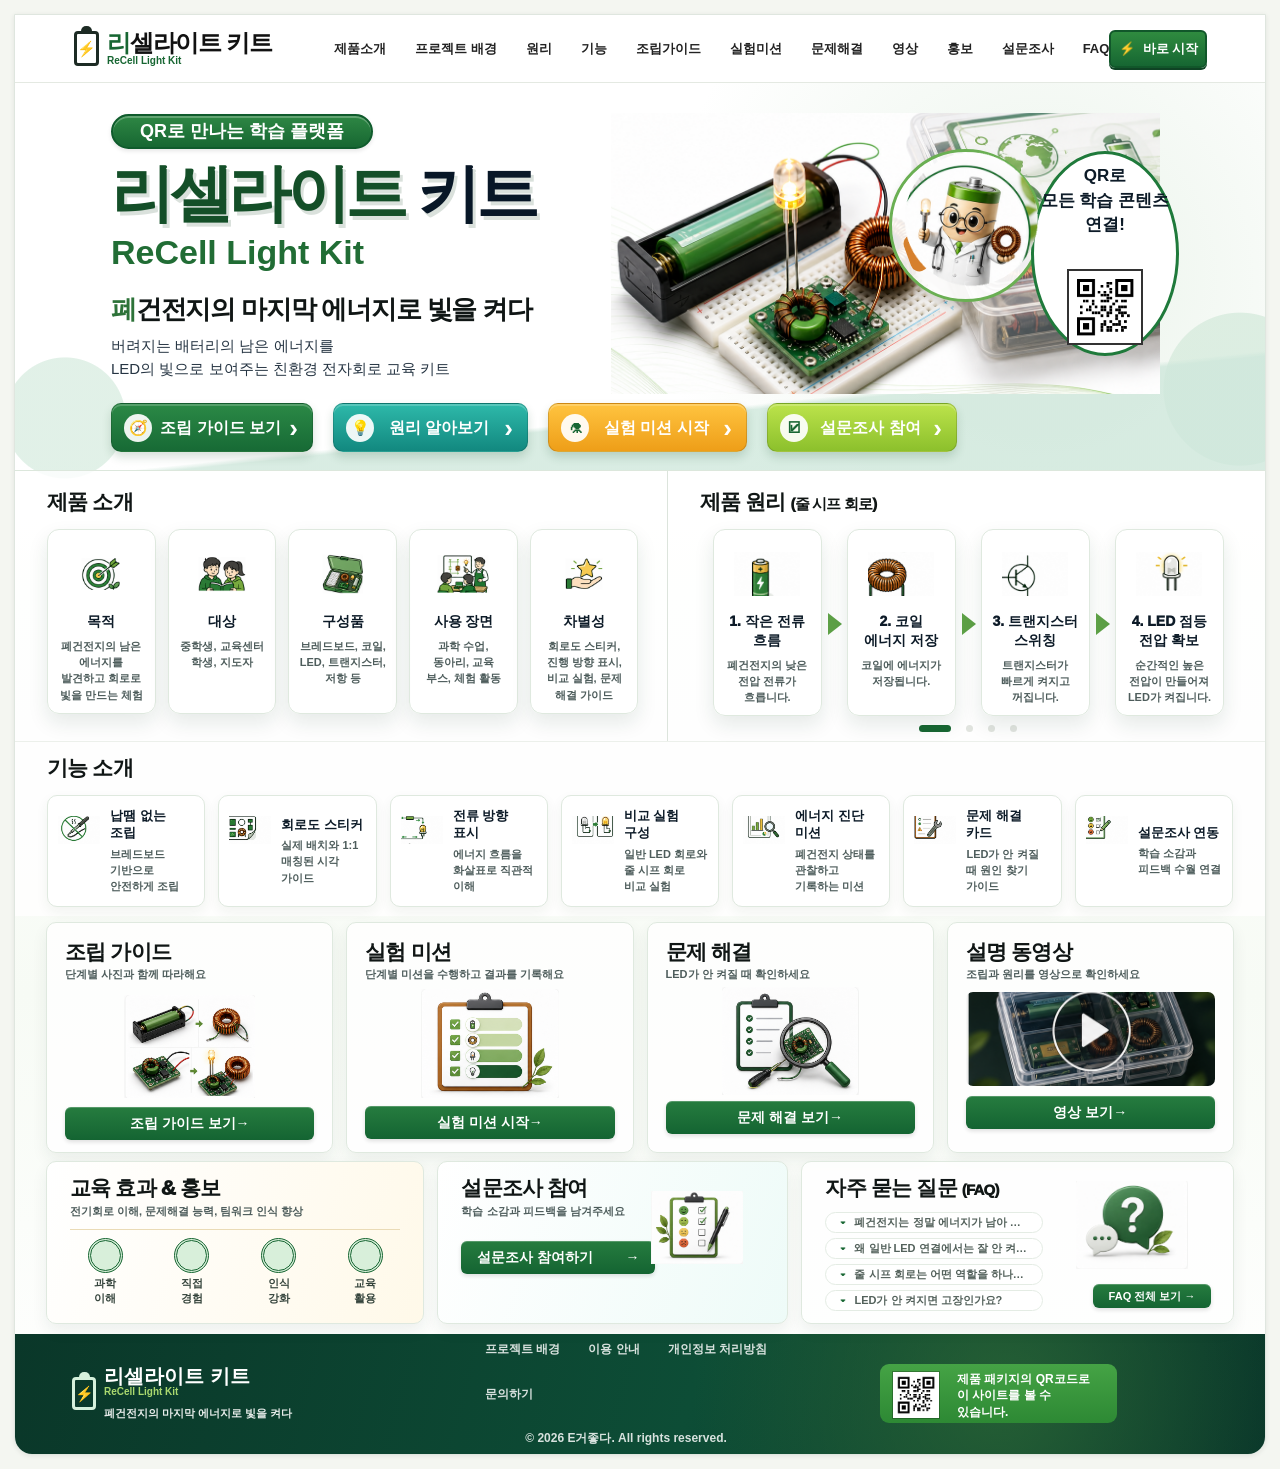
==== commit 2fee030f: "Add project background page" ====
--- a/index.html
+++ b/index.html
@@ -5,7 +5,7 @@
     <meta name="viewport" content="width=device-width, initial-scale=1">
     <meta name="description" content="ReCell Light Kit QR 학습 플랫폼">
     <title>리셀라이트 키트 | ReCell Light Kit</title>
-    <link rel="stylesheet" href="styles.css?v=product-icon-fix-1">
+    <link rel="stylesheet" href="styles.css?v=project-background-1">
   </head>
   <body>
     <div class="page-shell">
@@ -21,6 +21,7 @@
         </a>
         <nav class="nav-links" aria-label="주요 메뉴">
           <a href="product.html">제품소개</a>
+          <a href="background.html">프로젝트 배경</a>
           <a href="principle.html">원리</a>
           <a href="product.html#features-detail">기능</a>
           <a href="guide.html">조립가이드</a>
@@ -207,7 +208,7 @@
           <span class="brand-battery small" aria-hidden="true"><span class="bolt">⚡</span></span>
           <div><strong>리셀라이트 키트</strong><small>ReCell Light Kit</small><p>폐건전지의 마지막 에너지로 빛을 켜다</p></div>
         </div>
-        <div class="footer-links"><a href="guide.html">이용 안내</a><a href="survey.html">개인정보 처리방침</a><a href="faq.html">문의하기</a><span>© 2026 E거좋다. All rights reserved.</span></div>
+        <div class="footer-links"><a href="background.html">프로젝트 배경</a><a href="guide.html">이용 안내</a><a href="survey.html">개인정보 처리방침</a><a href="faq.html">문의하기</a><span>© 2026 E거좋다. All rights reserved.</span></div>
         <div class="footer-qr"><span class="fake-qr dark"></span><strong>제품 패키지의 QR코드로<br>이 사이트를 볼 수 있습니다.</strong></div>
       </footer>
     </div>
--- a/styles.css
+++ b/styles.css
@@ -5,6 +5,9 @@
   --lime: #a6cf35;
   --teal: #15968c;
   --yellow: #f6ad1c;
+  --cnu-blue: #064aa2;
+  --cnu-blue-2: #0b63c7;
+  --cnu-soft: #edf5ff;
   --ink: #0d1b28;
   --muted: #53615b;
   --line: #dfe9df;
@@ -216,6 +219,13 @@
   line-height: 1.55;
 }
 
+.hero-origin {
+  display: inline-block;
+  margin-top: 7px;
+  color: #123355;
+  font-weight: 900;
+}
+
 .hero-actions {
   display: grid;
   grid-template-columns: 202px 195px 199px 190px;
@@ -1218,7 +1228,8 @@
 }
 
 body.detail-page .nav-links {
-  gap: 18px;
+  gap: 14px;
+  font-size: 12px;
 }
 
 .detail-main {
@@ -1283,11 +1294,120 @@
   display: block;
   width: 100%;
   height: 100%;
-  object-fit: cover;
+  object-fit: contain;
 }
 
 .detail-media {
   aspect-ratio: 3 / 2;
+}
+
+.background-page .detail-hero {
+  border-color: #cbdcf2;
+  background:
+    radial-gradient(circle at 92% 20%, rgba(6, 74, 162, .16), transparent 200px),
+    linear-gradient(135deg, #fff 0%, #f3f8ff 58%, #f7fff5 100%);
+}
+
+.background-page .detail-kicker {
+  border-color: #b7ceee;
+  color: var(--cnu-blue);
+  background: var(--cnu-soft);
+}
+
+.background-page .detail-hero h1,
+.background-page .detail-section h2,
+.background-page .detail-card h3 {
+  color: #102a43;
+}
+
+.background-logo-card {
+  display: grid;
+  place-items: center end;
+  aspect-ratio: auto;
+  min-height: 170px;
+  padding: 0 24px;
+  border: 0;
+  background: transparent;
+  box-shadow: none;
+}
+
+.affiliation-logo img {
+  display: block;
+  width: 100%;
+  height: 100%;
+  object-fit: contain;
+}
+
+.background-logo-card img {
+  display: block;
+  width: min(390px, 100%);
+  height: auto;
+  padding: 10px 14px;
+  border: 1px solid rgba(255, 255, 255, .62);
+  border-radius: 12px;
+  background: linear-gradient(135deg, rgba(5, 72, 154, .94), rgba(12, 98, 190, .88));
+  box-shadow: 0 14px 30px rgba(6, 74, 162, .13);
+}
+
+.affiliation-section {
+  border-color: #d5e3f5;
+  background:
+    radial-gradient(circle at 5% 8%, rgba(6, 74, 162, .08), transparent 190px),
+    rgba(255, 255, 255, .94);
+}
+
+.affiliation-grid {
+  display: grid;
+  grid-template-columns: 260px minmax(0, 1fr);
+  gap: 24px;
+  align-items: center;
+}
+
+.affiliation-logo {
+  display: grid;
+  place-items: center;
+  min-height: 126px;
+  margin: 0;
+  padding: 18px;
+  border: 1px solid #d5e3f5;
+  border-radius: 12px;
+  background: #fff;
+  box-shadow: 0 8px 18px rgba(6, 74, 162, .08);
+}
+
+.affiliation-grid p {
+  margin: 0;
+  color: #334850;
+  font-size: 15px;
+  font-weight: 750;
+  line-height: 1.75;
+}
+
+.affiliation-grid p + p {
+  margin-top: 12px;
+}
+
+.background-page .next-link {
+  border-color: #073f8c;
+  background: linear-gradient(180deg, var(--cnu-blue-2), var(--cnu-blue));
+  box-shadow: 0 2px 0 #05306b;
+}
+
+.video-media {
+  background: #10251b;
+}
+
+.video-media .video-slot {
+  width: 100%;
+  height: 100%;
+  min-height: 0;
+  border: 0;
+  border-radius: 0;
+  box-shadow: none;
+}
+
+.video-media .video-slot iframe {
+  height: 100%;
 }
 
 .detail-section {
@@ -1602,6 +1722,7 @@
   .detail-hero,
   .detail-grid,
   .detail-grid.two,
+  .affiliation-grid,
   .survey-panel {
     grid-template-columns: 1fr;
   }
